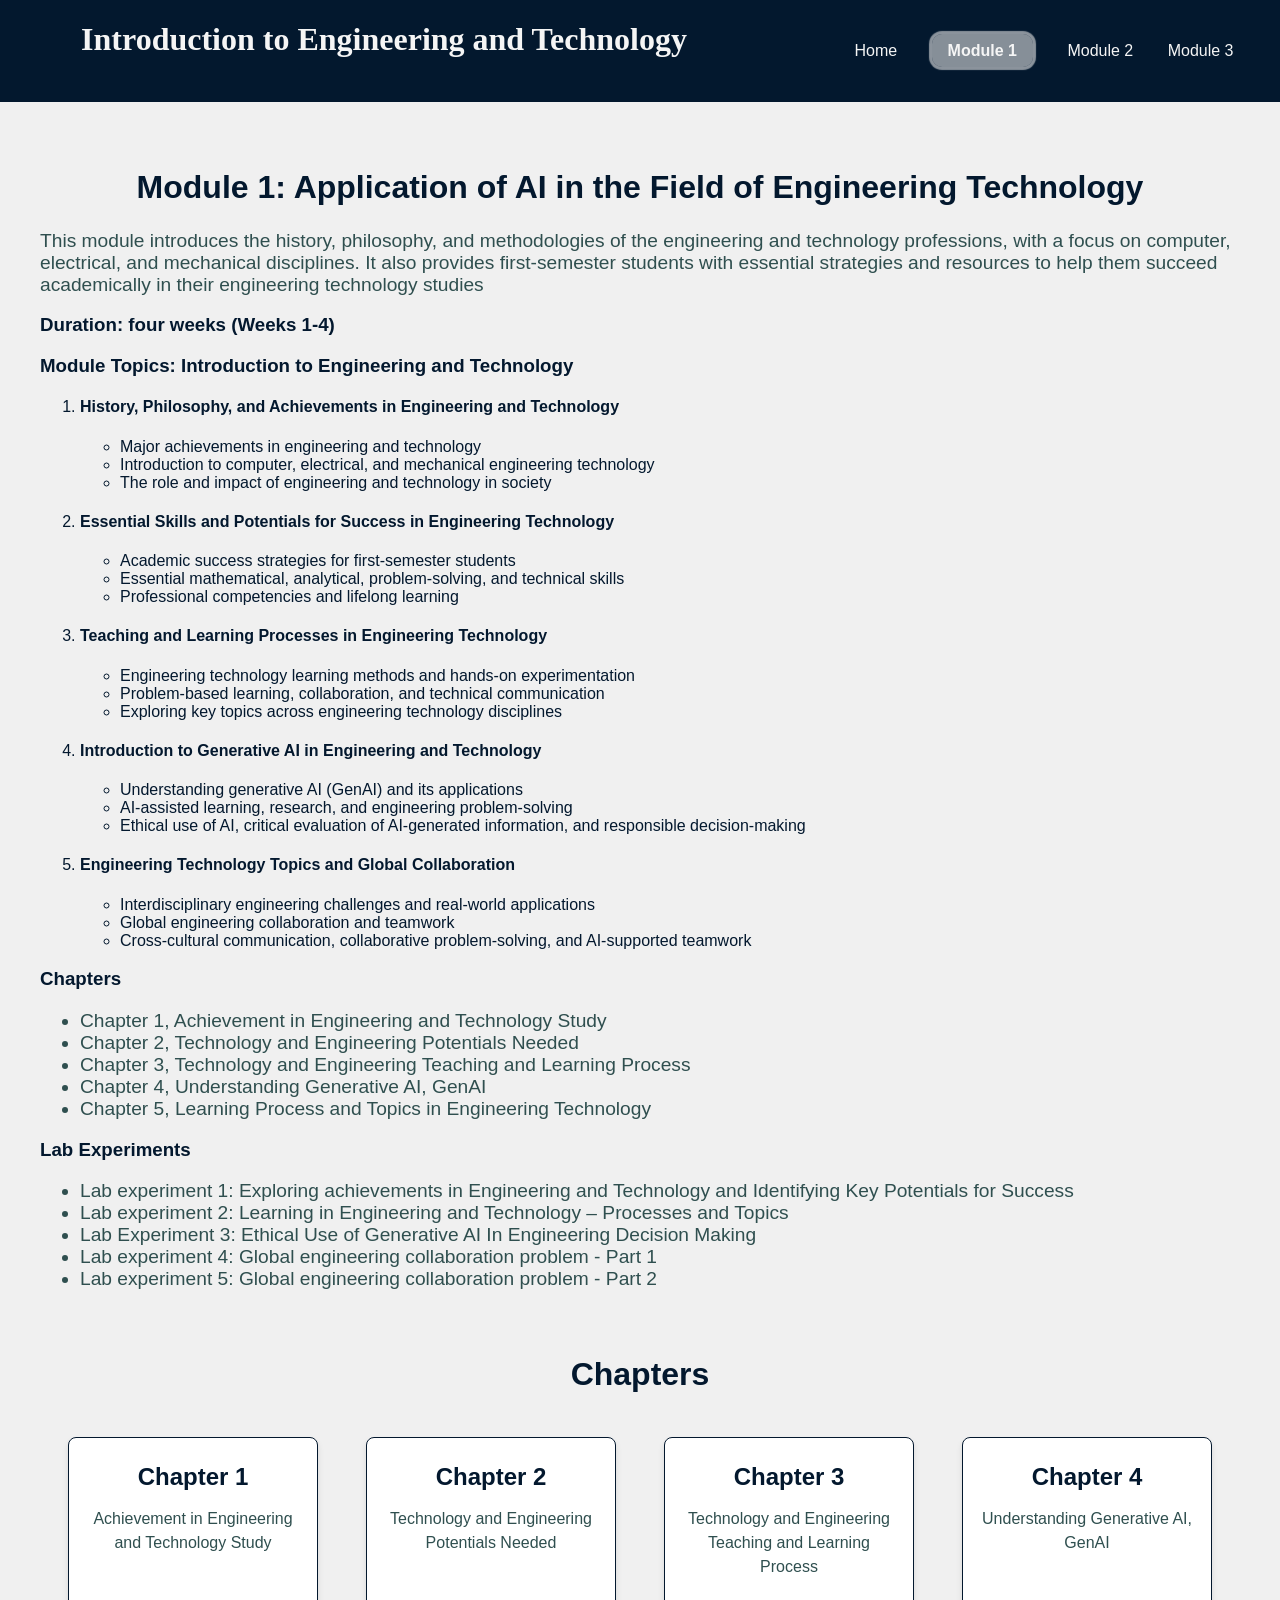
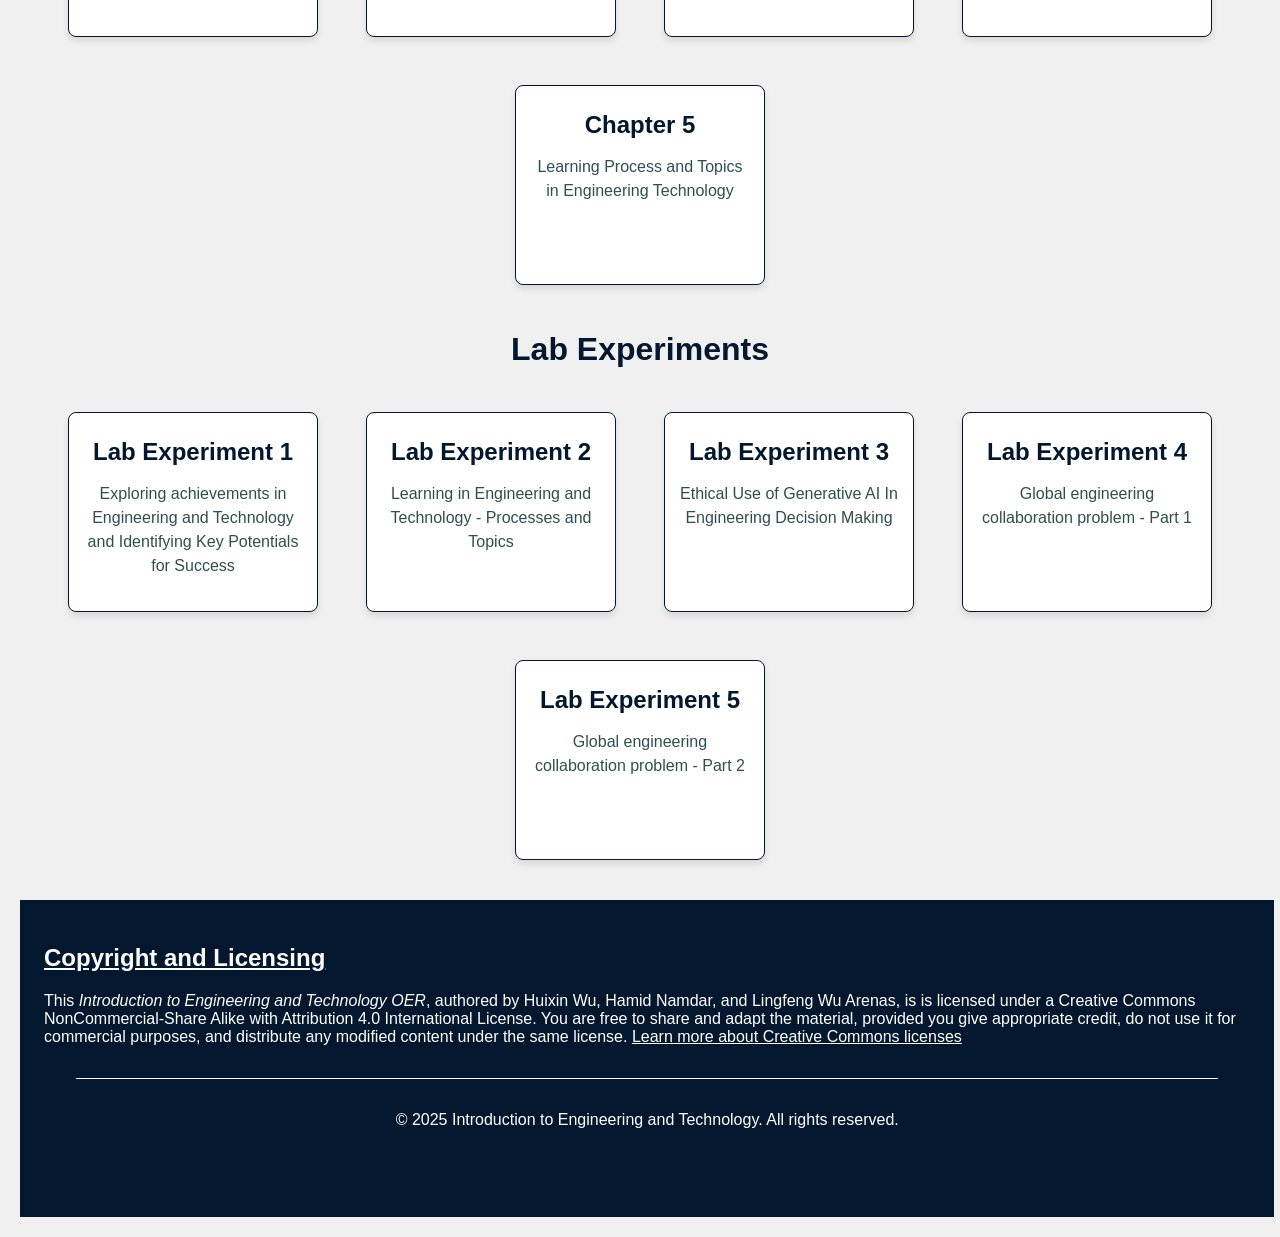
==== src/modules/templates/module1.html @ dd634e78 "Add files via upload" ====
<!DOCTYPE html>
<html lang="en">

<head>
    <meta charset="UTF-8">
    <meta name="viewport" content="width=device-width, initial-scale=1.0">
    <title>Module 1: Application of AI in the Field of Engineering Technology</title>
    <link rel="stylesheet" href="../../../public/styles/main.css">
</head>

<body>
    <header>
        <h1 class="title">Introduction to Engineering and Technology</h1>
        <nav class="navigation">
            <ul class="nav-home">
                <li><a href="../../../index.html#module-cards">Home</a></li>
                <li><a href="#" class="inactivemodule">Module 1</a></li>
                <li><a href="../../modules/templates/module2.html">Module 2</a></li>
                <li><a href="../../modules/templates/module3.html">Module 3</a></li>
            </ul>
            <button class="nav-toggle" aria-label="Toggle navigation">&#9776;</button>
            <ul class="nav-menu">
                <li><a href="../../../index.html#module-cards">Home</a></li>
                <li><a href="../../modules/templates/module2.html">Module 2</a></li>
                <li><a href="../../modules/templates/module3.html">Module 3</a></li>

            </ul>
        </nav>
    </header>
    <main>
        <section class="module-content">
            <h2 class="subtitle">Module 1: Application of AI in the Field of Engineering Technology</h2>
            <div class="text_paragraph">This module introduces the history, philosophy, and methodologies of the
                engineering and technology professions, with a focus on computer, electrical, and mechanical
                disciplines. It also provides first-semester students with essential strategies and resources to help
                them succeed academically in their engineering technology studies
            </div>
            <h3>Duration: four weeks (Weeks 1-4)</h3>
            <h3>Module Topics: Introduction to Engineering and Technology</h3>
            <ol>
                <li>
                    <h4>History, Philosophy, and Achievements in Engineering and Technology</h4>
                    <ul>
                        <li>Major achievements in engineering and technology</li>
                        <li>Introduction to computer, electrical, and mechanical engineering technology</li>
                        <li>The role and impact of engineering and technology in society</li>
                    </ul>
                </li>
                <li>
                    <h4>Essential Skills and Potentials for Success in Engineering Technology</h4>
                    <ul>
                        <li>Academic success strategies for first-semester students</li>
                        <li>Essential mathematical, analytical, problem-solving, and technical skills</li>
                        <li>Professional competencies and lifelong learning</li>
                    </ul>
                </li>
                <li>
                    <h4>Teaching and Learning Processes in Engineering Technology</h4>
                    <ul>
                        <li>Engineering technology learning methods and hands-on experimentation</li>
                        <li>Problem-based learning, collaboration, and technical communication</li>
                        <li>Exploring key topics across engineering technology disciplines</li>
                    </ul>
                </li>
                <li>
                    <h4>Introduction to Generative AI in Engineering and Technology</h4>
                    <ul>
                        <li>Understanding generative AI (GenAI) and its applications</li>
                        <li>AI-assisted learning, research, and engineering problem-solving</li>
                        <li>Ethical use of AI, critical evaluation of AI-generated information, and responsible
                            decision-making</li>
                    </ul>
                </li>
                <li>
                    <h4>Engineering Technology Topics and Global Collaboration</h4>
                    <ul>
                        <li>Interdisciplinary engineering challenges and real-world applications</li>
                        <li>Global engineering collaboration and teamwork</li>
                        <li>Cross-cultural communication, collaborative problem-solving, and AI-supported teamwork
                        </li>
                    </ul>
                </li>
            </ol>

            <h3>Chapters</h3>
            <div class="text_paragraph">
                <ul>
                    <li>Chapter 1, Achievement in Engineering and Technology Study</li>
                    <li>Chapter 2, Technology and Engineering Potentials Needed</li>
                    <li>Chapter 3, Technology and Engineering Teaching and Learning Process</li>
                    <li>Chapter 4, Understanding Generative AI, GenAI</li>
                    <li>Chapter 5, Learning Process and Topics in Engineering Technology</li>
                </ul>
            </div>

            <h3>Lab Experiments</h3>
            <div class="text_paragraph">
                <ul>
                    <li>Lab experiment 1: Exploring achievements in Engineering and Technology and Identifying Key Potentials for Success</li>
                    <li>Lab experiment 2: Learning in Engineering and Technology – Processes and Topics</li>
                    <li>Lab Experiment 3: Ethical Use of Generative AI In Engineering Decision Making</li>
                    <li>Lab experiment 4: Global engineering collaboration problem - Part 1</li>
                    <li>Lab experiment 5: Global engineering collaboration problem - Part 2</li>
                </ul>
            </div>
        </section>
    </main>
    <article>
        <h2 class="subtitle">Chapters</h2>
        <section class="card-container">
            <div class="card-chapter">
                <a href="../files/chapters_pdf/Chapter1_ Creating webpage layout using HTML and AI support.pdf"
                    class="card-link" target="_blank" rel="noopener noreferrer">
                    <div class="card-content">
                        <h3 class="card-title">Chapter 1</h3>
                        <p class="card-text">Achievement in Engineering and Technology Study</p>
                    </div>
                </a>
            </div>

            <div class="card-chapter">
                <a href="../files/chapters_pdf/chapter2_css.pdf" class="card-link" target="_blank"
                    rel="noopener noreferrer">
                    <div class="card-content">
                        <h3 class="card-title">Chapter 2</h3>
                        <p class="card-text">Technology and Engineering Potentials Needed</p>
                    </div>
                </a>
            </div>

            <div class="card-chapter">
                <a href="../files/chapters_pdf/chapter2_css.pdf" class="card-link" target="_blank"
                    rel="noopener noreferrer">
                    <div class="card-content">
                        <h3 class="card-title">Chapter 3</h3>
                        <p class="card-text">Technology and Engineering Teaching and Learning Process</p>
                    </div>
                </a>
            </div>

            <div class="card-chapter">
                <a href="../files/chapters_pdf/chapter2_css.pdf" class="card-link" target="_blank"
                    rel="noopener noreferrer">
                    <div class="card-content">
                        <h3 class="card-title">Chapter 4</h3>
                        <p class="card-text">Understanding Generative AI, GenAI</p>
                    </div>
                </a>
            </div>

            <div class="card-chapter">
                <a href="../files/chapters_pdf/chapter2_css.pdf" class="card-link" target="_blank"
                    rel="noopener noreferrer">
                    <div class="card-content">
                        <h3 class="card-title">Chapter 5</h3>
                        <p class="card-text">Learning Process and Topics in Engineering Technology</p>
                    </div>
                </a>
            </div>
        </section>
    </article>
    <article>
        <h2 class="subtitle">Lab Experiments</h2>
        <section class="card-container">
            <div class="card-chapter">
                <a href="../files/lab_pdf/Lab0_Git.pdf" class="card-link" target="_blank" rel="noopener noreferrer">
                    <div class="card-content">
                        <h3 class="card-title">Lab Experiment 1</h3>
                        <p class="card-text">Exploring achievements in Engineering and Technology and Identifying Key Potentials for Success</p>
                    </div>
                </a>
            </div>

            <div class="card-chapter">
                <a href="../files/lab_pdf/Lab1_HTML_CSS_BOOTSTRAP_AI.pdf" class="card-link" target="_blank"
                    rel="noopener noreferrer">
                    <div class="card-content">
                        <h3 class="card-title">Lab Experiment 2</h3>
                        <p class="card-text">Learning in Engineering and Technology - Processes and Topics</p>
                    </div>
                </a>
            </div>

            <div class="card-chapter">
                <a href="../files/lab_pdf/Lab1_HTML_CSS_BOOTSTRAP_AI.pdf" class="card-link" target="_blank"
                    rel="noopener noreferrer">
                    <div class="card-content">
                        <h3 class="card-title">Lab Experiment 3</h3>
                        <p class="card-text">Ethical Use of Generative AI In Engineering Decision Making</p>
                    </div>
                </a>
            </div>

            <div class="card-chapter">
                <a href="../files/lab_pdf/Lab1_HTML_CSS_BOOTSTRAP_AI.pdf" class="card-link" target="_blank"
                    rel="noopener noreferrer">
                    <div class="card-content">
                        <h3 class="card-title">Lab Experiment 4</h3>
                        <p class="card-text">Global engineering collaboration problem - Part 1</p>
                    </div>
                </a>
            </div>

             <div class="card-chapter">
                <a href="../files/lab_pdf/Lab1_HTML_CSS_BOOTSTRAP_AI.pdf" class="card-link" target="_blank"
                    rel="noopener noreferrer">
                    <div class="card-content">
                        <h3 class="card-title">Lab Experiment 5</h3>
                        <p class="card-text">Global engineering collaboration problem - Part 2</p>
                    </div>
                </a>
            </div>
            
        </section>
    </article>
    <footer class="footer">
        <h2 style="text-decoration: underline;">
            Copyright and Licensing
        </h2>
        <p>
            This <em>Introduction to Engineering and Technology OER</em>, authored by Huixin Wu, Hamid Namdar, and Lingfeng Wu Arenas, is is licensed under a Creative Commons NonCommercial-Share Alike with Attribution 4.0
            International License. You are free to share and adapt the material, provided you give appropriate credit,
            do not use it for commercial purposes, and distribute any modified content under the same license.
            <a href="https://creativecommons.org/licenses/by-nc-sa/4.0/" target="_blank" rel="noopener noreferrer"
                style="color: white; text-decoration: underline;">Learn more about Creative Commons licenses</a>
        </p>
        <p class="footer-copyright-note">© 2025 Introduction to Engineering and Technology. All rights reserved.</p>
    </footer>
    <script src="../../../scripts/main.js"></script>
</body>

</html>
---- public/styles/main.css ----
:root {
    --primary-color: #03182e;
    --secondary-color: #e6e6e694;
}
* {
    box-sizing: border-box;
}
html {
    scroll-behavior: smooth;
}
body {
    background-color: var(--secondary-color);
    color: var(--primary-color);
    font-family: Arial, sans-serif;
    margin: 0;
    padding: 0;
}

header {
    background-color: var(--primary-color);
    color: white;
    text-align: center;
    display: flex;
    flex-wrap: wrap;
    width: 100%;
}

h1.title {
    font-size: 2em;
    font-weight: bold;
    width: 60%;
    color:whitesmoke;
    font-family: 'Playfair Display';
}
nav.navigation {
    background-color: var(--primary-color);
    padding: 10px 0;
    text-align: center;
    width: 40%;
    display: inline-block;
}
.nav-home{
    margin: 2rem 0px;
}
nav ul li {
    display: inline;
    list-style-type: none;
}
nav a {
    color: whitesmoke;
    text-decoration: none;
    margin: 0 15px;
}

nav a:hover {
    text-decoration: underline;
        font-weight: bold;
}

/* Hide the navigation menu by default on smaller screens */
.nav-menu {
    display: none;
    flex-direction: column;
    align-items: center;
    background-color: rgba(250, 250, 250, 0.9);
    padding: 10px 0;
    list-style: none;
    margin: 0;
}

.nav-menu li {
    margin: 1rem 0;
    display: block;
    width: 100%;
}


.nav-menu a {
    color: var(--primary-color);
    text-decoration: none;
    font-size: 1.2em;
}

/* Show the navigation menu when toggled */
.nav-menu.active {
    display: block;
}
/* inactive navigation module */
.inactivemodule{
    color: whitesmoke;
    text-decoration: none;
    font-weight: bold;
    box-shadow: 0px 0px 1px 3px rgba(230, 230, 230, 0.6);
    padding: 0.5rem 1rem;
    border-radius: 10px;
    background-color: var(--secondary-color);
    cursor: none;
}
.inactivemodule:hover{
        text-decoration: none;
}
/* Style the nav toggle button */
.nav-toggle {
    display: none;
    background: none;
    border: none;
    color: var(--secondary-color);
    font-size: 2em;
    cursor: pointer;
    position: absolute; 
    right: 20px; 
    top: 20px; 
}
/* Hero Section */
.hero {
    position: relative;
    background-image: url('../../images/intro-image.jpg'); 
    background-size: cover;
    background-position: center;
    height:700px; 
    display: flex;
    align-items: center;
    justify-content: center;
   
}

.hero-text {
    position: absolute;
    color: white;
    text-align: center;
    background: rgba(0, 0, 0, 0.6); 
    padding: 10rem;
    border-radius: 5px;
    font-size: 1.5rem;
    bottom: 0rem;
    top: 0rem;
    left: 0rem;
    right: 0rem;
}

.hero-text h2 {
    font-size: 2em;
    font-family: 'Playfair Display', serif;
    margin: 0;
}
.hero a{
    color: white;
    text-decoration: underline;
    font-size: 0.6rem;
    display: inline-block;
    position: absolute;
    bottom: 1rem;
    right: 1rem;
}

.copyright_img{
    color: white;
    font-size: 0.9rem;
    font-style: italic;
}

/**introduction */
.introduction, .learning-outcomes, .module-content, .footer {
    padding: 20px;
    margin: 20px;
}
h2.subtitle{
    text-align: center;
    font-size: 2rem;
    font-weight: bold;
    margin-bottom: 1.5rem;
}
.text_paragraph{color:darkslategray; font-size: 1.2rem;}

/* Card Container */
.card-link{
    text-decoration: none;
    color: inherit;
}
.card-container {
    display: flex;
    justify-content: center;
    align-items: center;
    flex-wrap: wrap;
    gap: 3rem;
    padding: 20px;
}

/* Card Styles */
.card, .card-chapter {
    background-color: white;
    border: 1px solid var(--primary-color);
    border-radius: 8px;
    box-shadow: 0 4px 6px rgba(0, 0, 0, 0.1);
    overflow: hidden;
    width: 350px;
    height: 350px;
    text-align: center;
    transition: transform 0.3s ease, box-shadow 0.3s ease;
}

.card-chapter{
    width: 250px;
    height: 200px;
}

.card:hover, .card-chapter:hover {
    transform: translateY(-5px);
    box-shadow: 0 6px 10px rgba(0, 0, 0, 0.70);
    cursor: pointer;
    filter: brightness(1.1);
}


/* Card Image */
.card-image {
    width: 100%;
    height: 200px;
    object-fit: cover;
}

/* Card Content */
.card-content {
    padding: 15px;
}

.card-title {
    font-size: 1.5rem;
    color: var(--primary-color);
    margin: 10px 0;
}

.card-text {
    font-size: 1rem;
    color: darkslategray;
    line-height: 1.5;
}
.module {
    background-color: white;
    border: 1px solid var(--primary-color);
    border-radius: 5px;
    margin: 2rem;
    padding: 15px;
    box-shadow: 0 2px 5px rgba(0, 0, 0, 0.1);
}

.footer {
    background-color: var(--primary-color);
    color: white;
    padding: 1.5rem;
    width:98%;
}
.footer-copyright-note{
    border-top: solid white 1px; text-align: center; margin: 2rem; padding: 2rem;
}

/* Add responsive styles for tablet view */
@media (max-width: 1200px) {
    h1.title {
        font-size: 1.7em;
        width: 100%;
        text-align: center;
    }

    .nav-toggle {
        display: block;
    }

    .nav-home {
        display: none; /* Initially hidden */
    }
    nav.navigation {
        width: 50%;
        margin-left: auto;
    }
    .card{
        width: 30%;
    }
    .card-chapter{
    width: 40%;
    height: 150px;
}

}
@media (max-width:1000px) {
    .card{
        width: 60%;
    }
}
@media (max-width: 700px) {
        h1.title {
        font-size: 1.3em;
       width:90%;
    }
    .card-chapter{
    width: 70%;
}
}
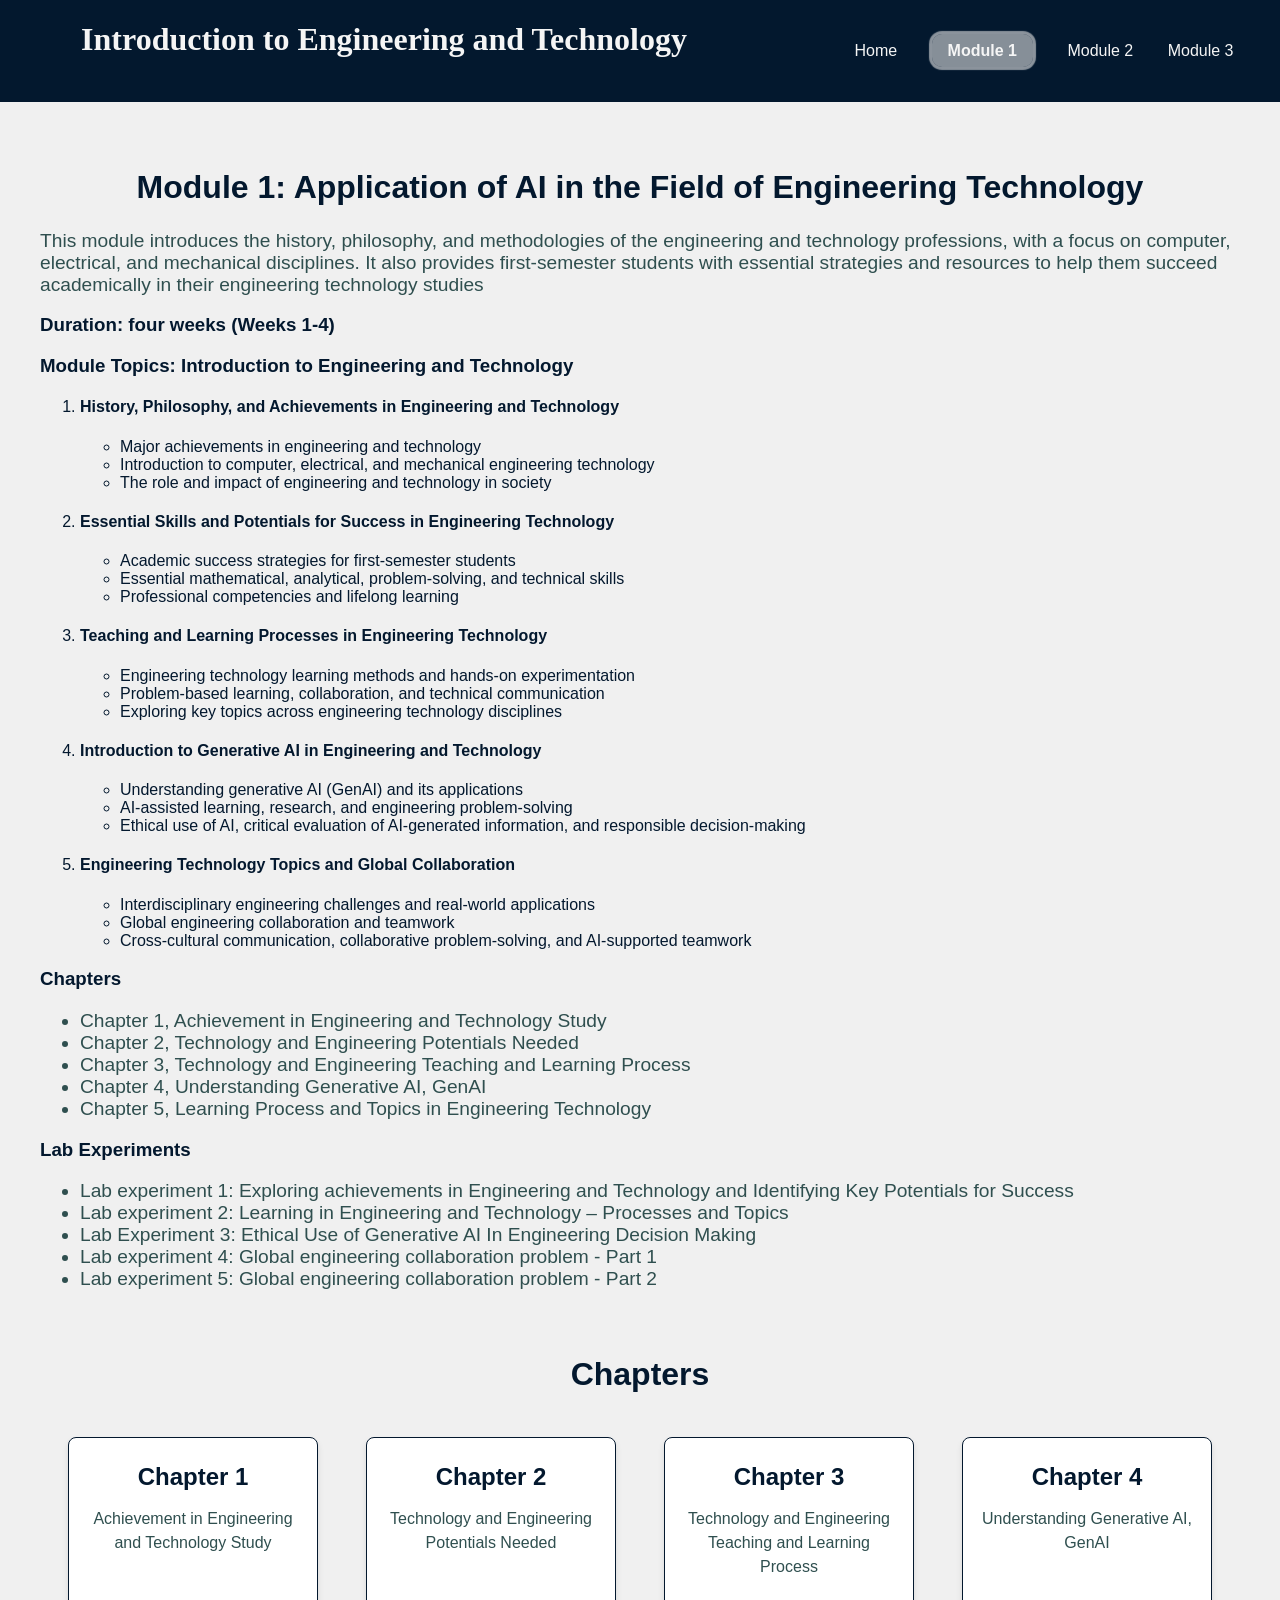
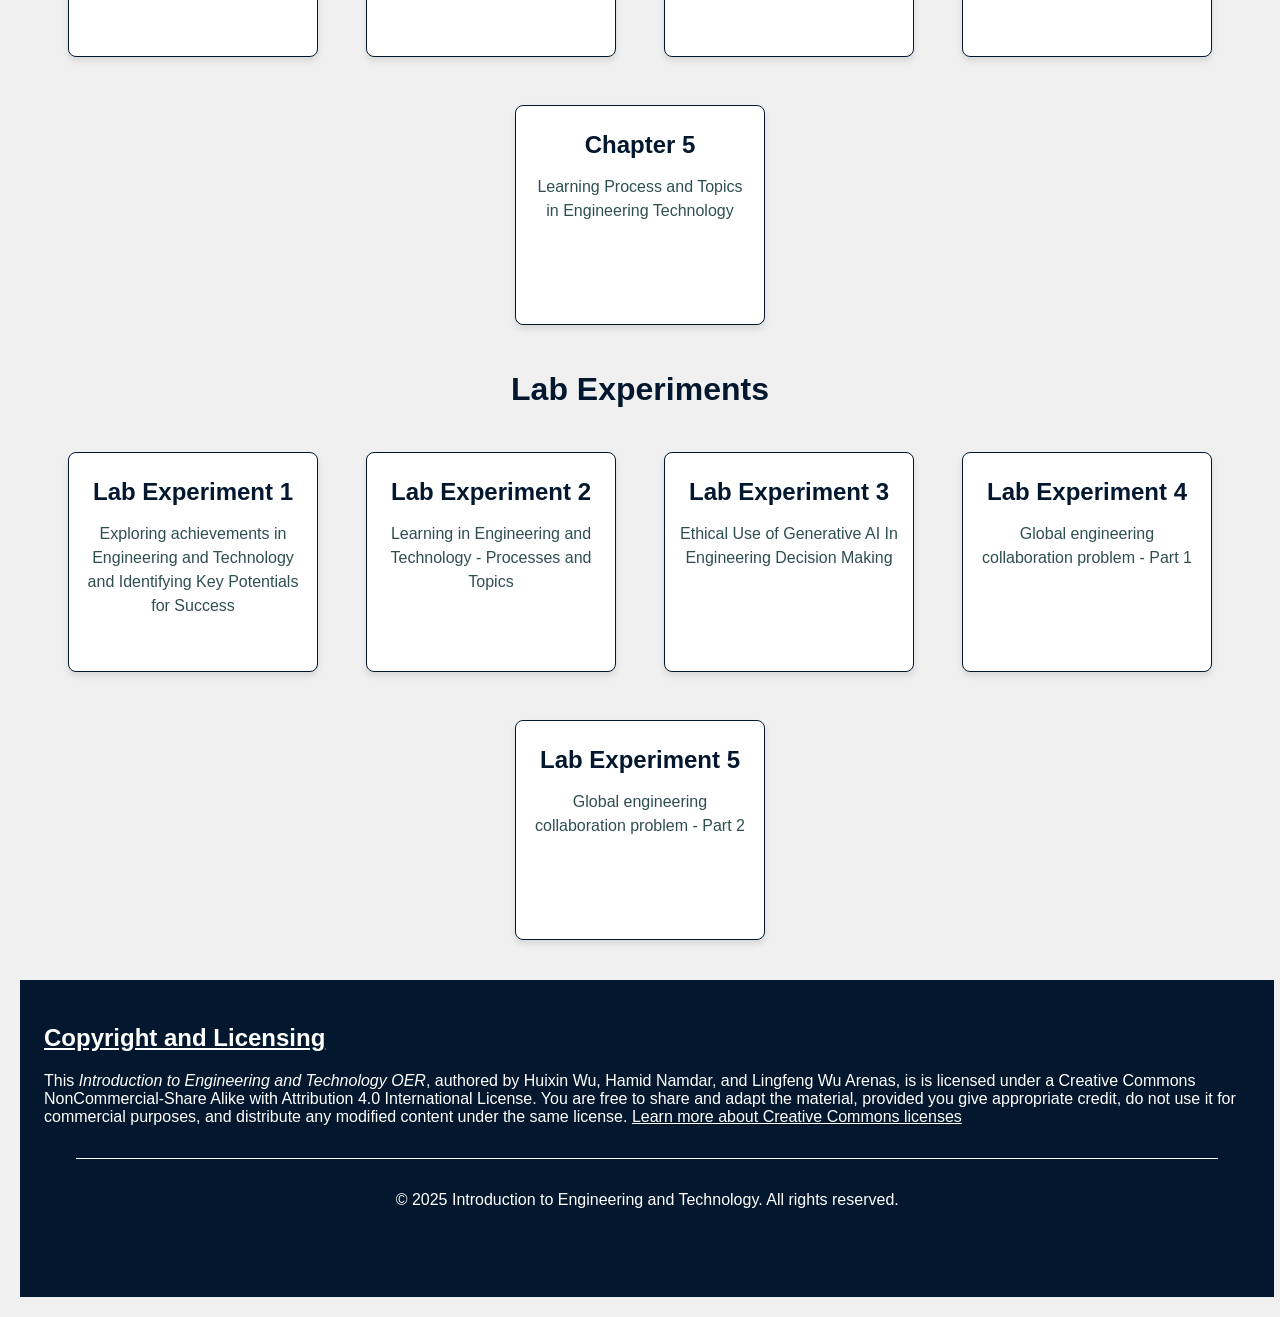
==== commit b2375853: "Add files via upload" ====
--- a/src/modules/templates/module1.html
+++ b/src/modules/templates/module1.html
@@ -109,7 +109,7 @@
         <h2 class="subtitle">Chapters</h2>
         <section class="card-container">
             <div class="card-chapter">
-                <a href="../files/chapters_pdf/Chapter1_ Creating webpage layout using HTML and AI support.pdf"
+                <a href="../files/chapters_pdf/chapter_1_Successing in Engineering Study.pdf"
                     class="card-link" target="_blank" rel="noopener noreferrer">
                     <div class="card-content">
                         <h3 class="card-title">Chapter 1</h3>
@@ -119,7 +119,7 @@
             </div>
 
             <div class="card-chapter">
-                <a href="../files/chapters_pdf/chapter2_css.pdf" class="card-link" target="_blank"
+                <a href="../files/chapters_pdf/chapter_2_Need_Potential_in_Engineering.pdf" class="card-link" target="_blank"
                     rel="noopener noreferrer">
                     <div class="card-content">
                         <h3 class="card-title">Chapter 2</h3>
@@ -129,7 +129,7 @@
             </div>
 
             <div class="card-chapter">
-                <a href="../files/chapters_pdf/chapter2_css.pdf" class="card-link" target="_blank"
+                <a href="../files/chapters_pdf/chapter_3_Potential_Engineering_technology.pdf" class="card-link" target="_blank"
                     rel="noopener noreferrer">
                     <div class="card-content">
                         <h3 class="card-title">Chapter 3</h3>
@@ -139,7 +139,7 @@
             </div>
 
             <div class="card-chapter">
-                <a href="../files/chapters_pdf/chapter2_css.pdf" class="card-link" target="_blank"
+                <a href="../files/chapters_pdf/chapter_4_Introduction to Generative AI.pdf" class="card-link" target="_blank"
                     rel="noopener noreferrer">
                     <div class="card-content">
                         <h3 class="card-title">Chapter 4</h3>
@@ -149,7 +149,7 @@
             </div>
 
             <div class="card-chapter">
-                <a href="../files/chapters_pdf/chapter2_css.pdf" class="card-link" target="_blank"
+                <a href="../files/chapters_pdf/chapter_5_ET_Learning_Process_Topics_ET.pdf" class="card-link" target="_blank"
                     rel="noopener noreferrer">
                     <div class="card-content">
                         <h3 class="card-title">Chapter 5</h3>
@@ -163,7 +163,7 @@
         <h2 class="subtitle">Lab Experiments</h2>
         <section class="card-container">
             <div class="card-chapter">
-                <a href="../files/lab_pdf/Lab0_Git.pdf" class="card-link" target="_blank" rel="noopener noreferrer">
+                <a href="../files/lab_pdf/LabExperiment1_Exploring_Achievements_in_Engineering.pdf" class="card-link" target="_blank" rel="noopener noreferrer">
                     <div class="card-content">
                         <h3 class="card-title">Lab Experiment 1</h3>
                         <p class="card-text">Exploring achievements in Engineering and Technology and Identifying Key Potentials for Success</p>
@@ -172,7 +172,7 @@
             </div>
 
             <div class="card-chapter">
-                <a href="../files/lab_pdf/Lab1_HTML_CSS_BOOTSTRAP_AI.pdf" class="card-link" target="_blank"
+                <a href="../files/lab_pdf/LabExperiment2_Learning_in_Engineering_and_Technology.pdf" class="card-link" target="_blank"
                     rel="noopener noreferrer">
                     <div class="card-content">
                         <h3 class="card-title">Lab Experiment 2</h3>
@@ -182,7 +182,7 @@
             </div>
 
             <div class="card-chapter">
-                <a href="../files/lab_pdf/Lab1_HTML_CSS_BOOTSTRAP_AI.pdf" class="card-link" target="_blank"
+                <a href="../files/lab_pdf/LabExperiment3_EthicalUseOfGenerativeAIEngineeringDecisionMaking.pdf" class="card-link" target="_blank"
                     rel="noopener noreferrer">
                     <div class="card-content">
                         <h3 class="card-title">Lab Experiment 3</h3>
@@ -192,7 +192,7 @@
             </div>
 
             <div class="card-chapter">
-                <a href="../files/lab_pdf/Lab1_HTML_CSS_BOOTSTRAP_AI.pdf" class="card-link" target="_blank"
+                <a href="../files/lab_pdf/LabExperiment4_Global_engineering_collaboration_problem_part1.pdf" class="card-link" target="_blank"
                     rel="noopener noreferrer">
                     <div class="card-content">
                         <h3 class="card-title">Lab Experiment 4</h3>
@@ -202,7 +202,7 @@
             </div>
 
              <div class="card-chapter">
-                <a href="../files/lab_pdf/Lab1_HTML_CSS_BOOTSTRAP_AI.pdf" class="card-link" target="_blank"
+                <a href="../files/lab_pdf/labExperiment5_Global_Engineering_Collaboration_Problem_Part2.pdf" class="card-link" target="_blank"
                     rel="noopener noreferrer">
                     <div class="card-content">
                         <h3 class="card-title">Lab Experiment 5</h3>
--- a/public/styles/main.css
+++ b/public/styles/main.css
@@ -193,15 +193,16 @@
     border-radius: 8px;
     box-shadow: 0 4px 6px rgba(0, 0, 0, 0.1);
     overflow: hidden;
+    text-align: center;
+    transition: transform 0.3s ease, box-shadow 0.3s ease;
+}
+.card{
     width: 350px;
     height: 350px;
-    text-align: center;
-    transition: transform 0.3s ease, box-shadow 0.3s ease;
-}
-
+}
 .card-chapter{
     width: 250px;
-    height: 200px;
+    height: 220px;
 }
 
 .card:hover, .card-chapter:hover {
@@ -234,6 +235,15 @@
     font-size: 1rem;
     color: darkslategray;
     line-height: 1.5;
+}
+.card-link-multilabs{
+    text-align: left;
+    text-decoration: none;
+    font-size: 0.95rem;
+ color: darkslategray;
+}
+.card-link-multilabs:hover{
+    text-decoration: underline;
 }
 .module {
     background-color: white;
@@ -278,7 +288,7 @@
     }
     .card-chapter{
     width: 40%;
-    height: 150px;
+    height: 200px;
 }
 
 }
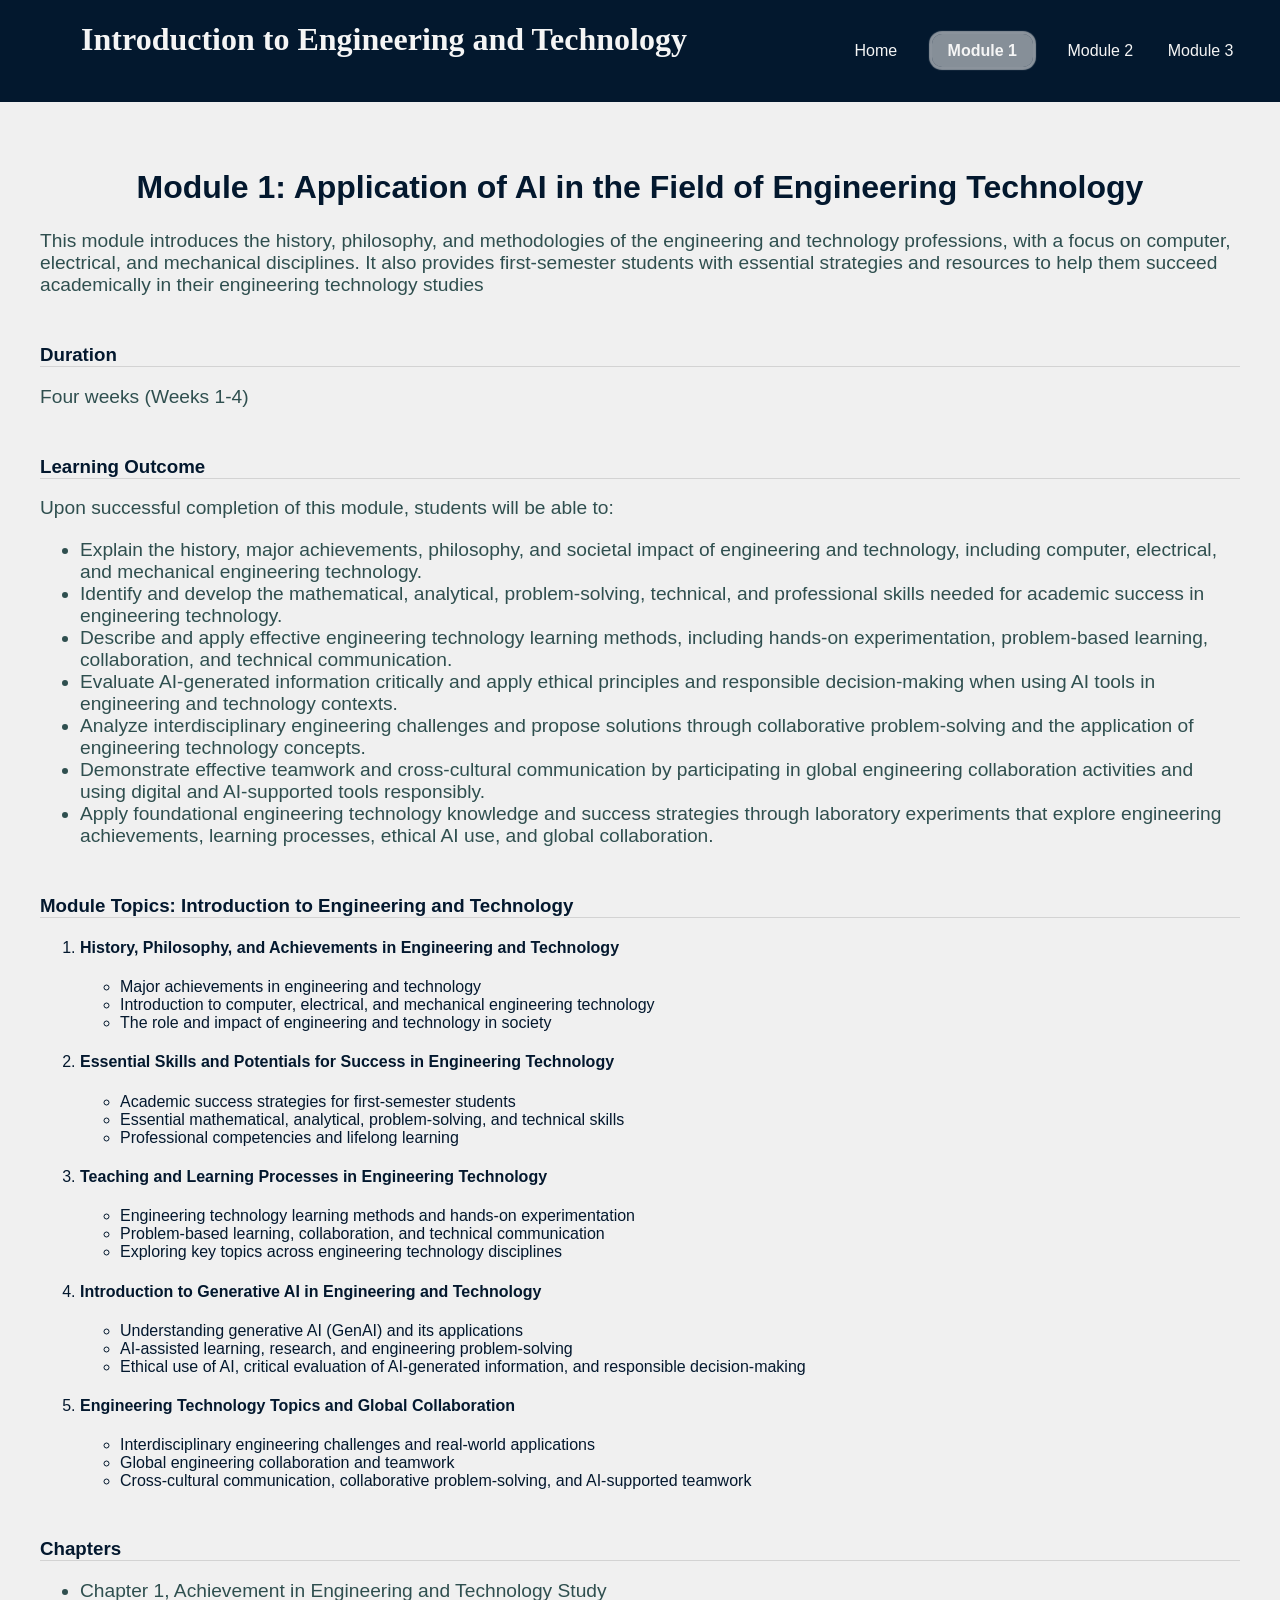
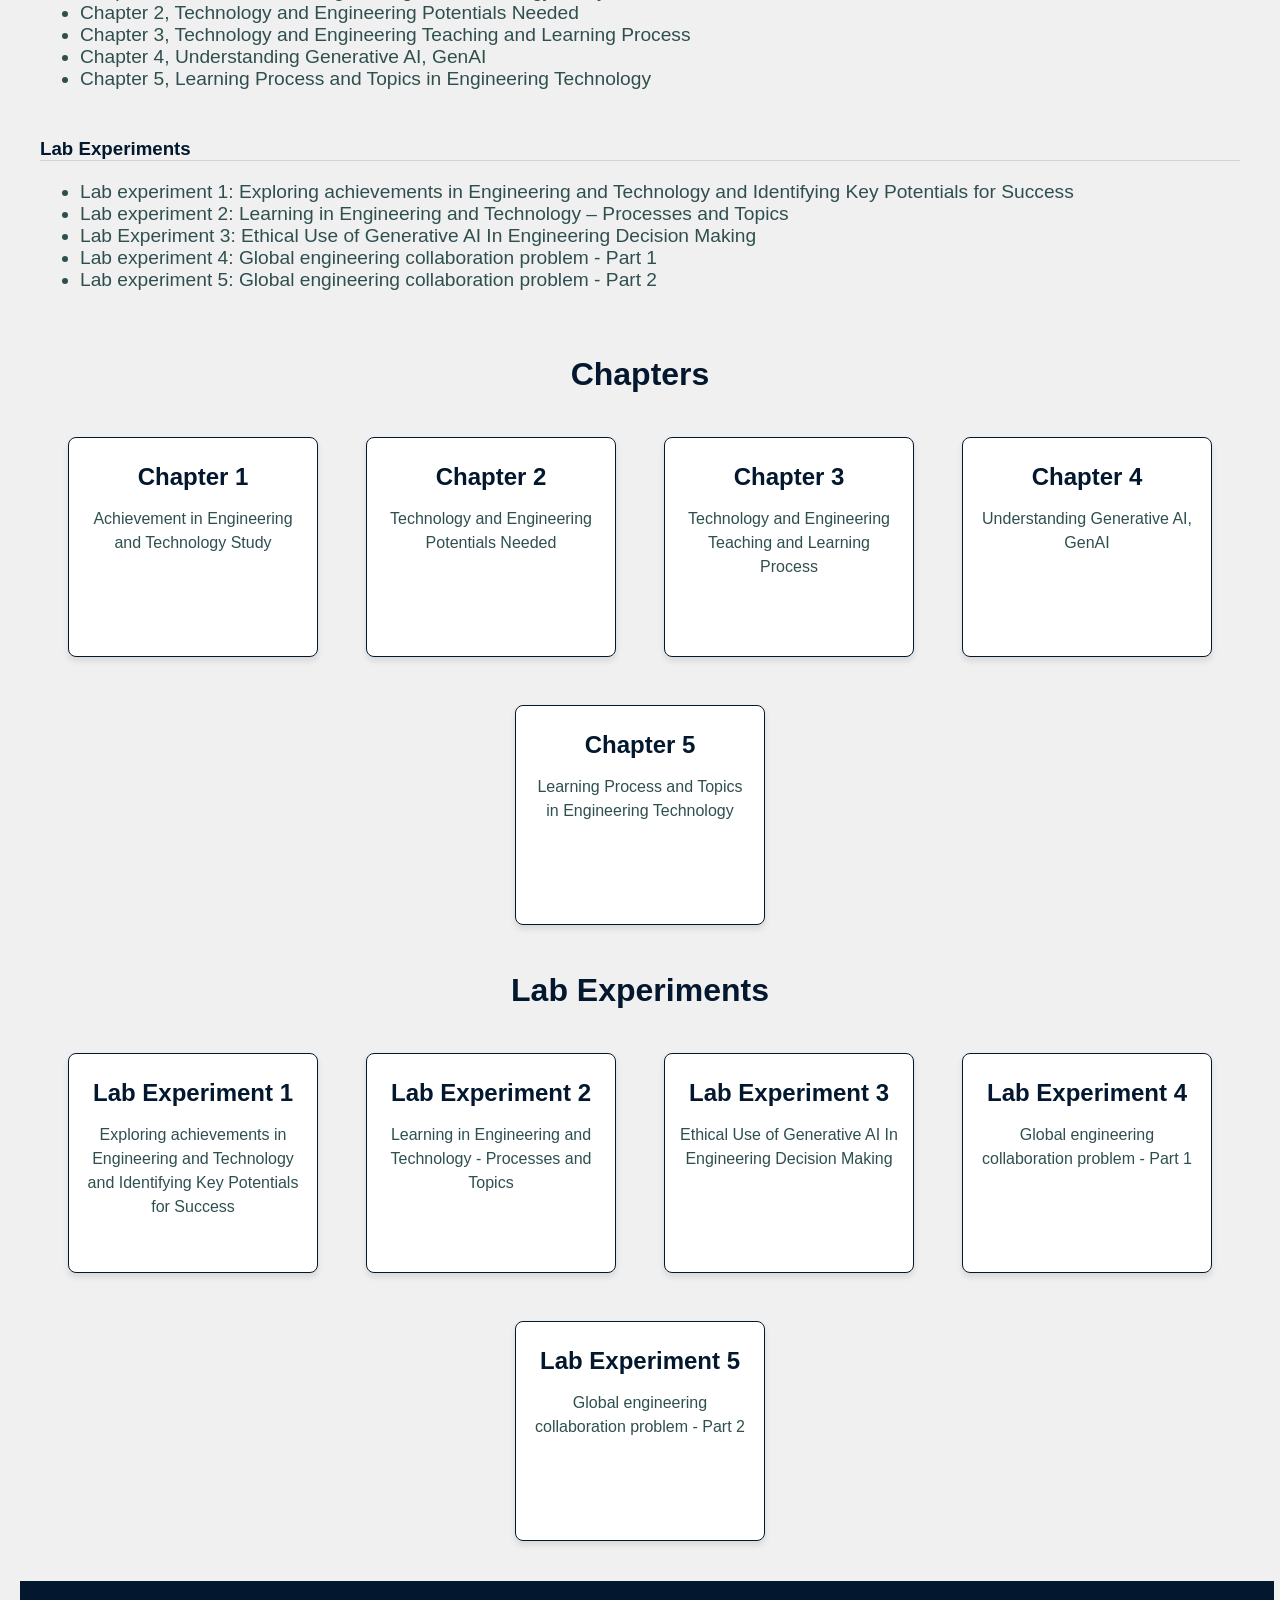
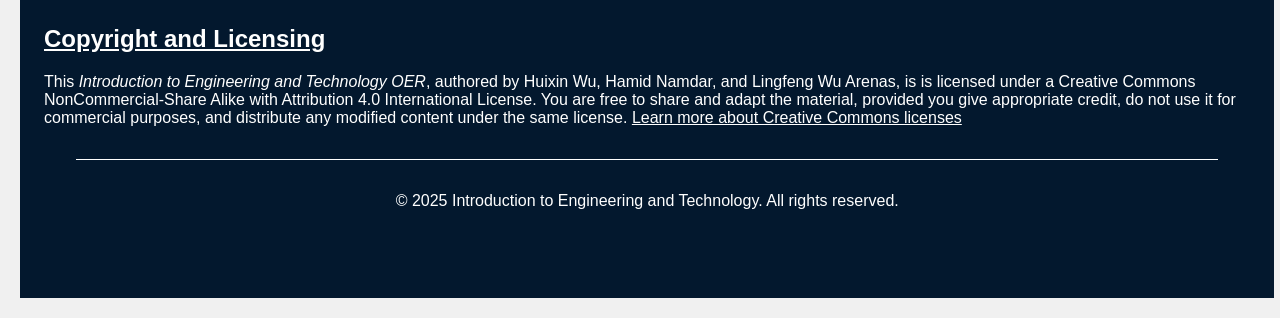
==== commit 104fca7c: "Add files via upload" ====
--- a/src/modules/templates/module1.html
+++ b/src/modules/templates/module1.html
@@ -35,7 +35,21 @@
                 disciplines. It also provides first-semester students with essential strategies and resources to help
                 them succeed academically in their engineering technology studies
             </div>
-            <h3>Duration: four weeks (Weeks 1-4)</h3>
+            <h3>Duration</h3>
+            <p class="text_paragraph">Four weeks (Weeks 1-4)</p>
+            <h3>Learning Outcome</h3>
+            <div class="text_paragraph">
+                Upon successful completion of this module, students will be able to:
+                <ul>
+                    <li>Explain the history, major achievements, philosophy, and societal impact of engineering and technology, including computer, electrical, and mechanical engineering technology.</li>
+                    <li>Identify and develop the mathematical, analytical, problem-solving, technical, and professional skills needed for academic success in engineering technology.</li>
+                    <li>Describe and apply effective engineering technology learning methods, including hands-on experimentation, problem-based learning, collaboration, and technical communication.</li>
+                    <li>Evaluate AI-generated information critically and apply ethical principles and responsible decision-making when using AI tools in engineering and technology contexts.</li>
+                    <li>Analyze interdisciplinary engineering challenges and propose solutions through collaborative problem-solving and the application of engineering technology concepts.</li>
+                    <li>Demonstrate effective teamwork and cross-cultural communication by participating in global engineering collaboration activities and using digital and AI-supported tools responsibly.</li>
+                    <li>Apply foundational engineering technology knowledge and success strategies through laboratory experiments that explore engineering achievements, learning processes, ethical AI use, and global collaboration.</li>
+                </ul>
+            </div>
             <h3>Module Topics: Introduction to Engineering and Technology</h3>
             <ol>
                 <li>
--- a/public/styles/main.css
+++ b/public/styles/main.css
@@ -158,7 +158,10 @@
     font-size: 0.9rem;
     font-style: italic;
 }
-
+.module-content h3{
+    margin-top: 3rem;
+    border-bottom: 1px lightgray solid;
+}
 /**introduction */
 .introduction, .learning-outcomes, .module-content, .footer {
     padding: 20px;
